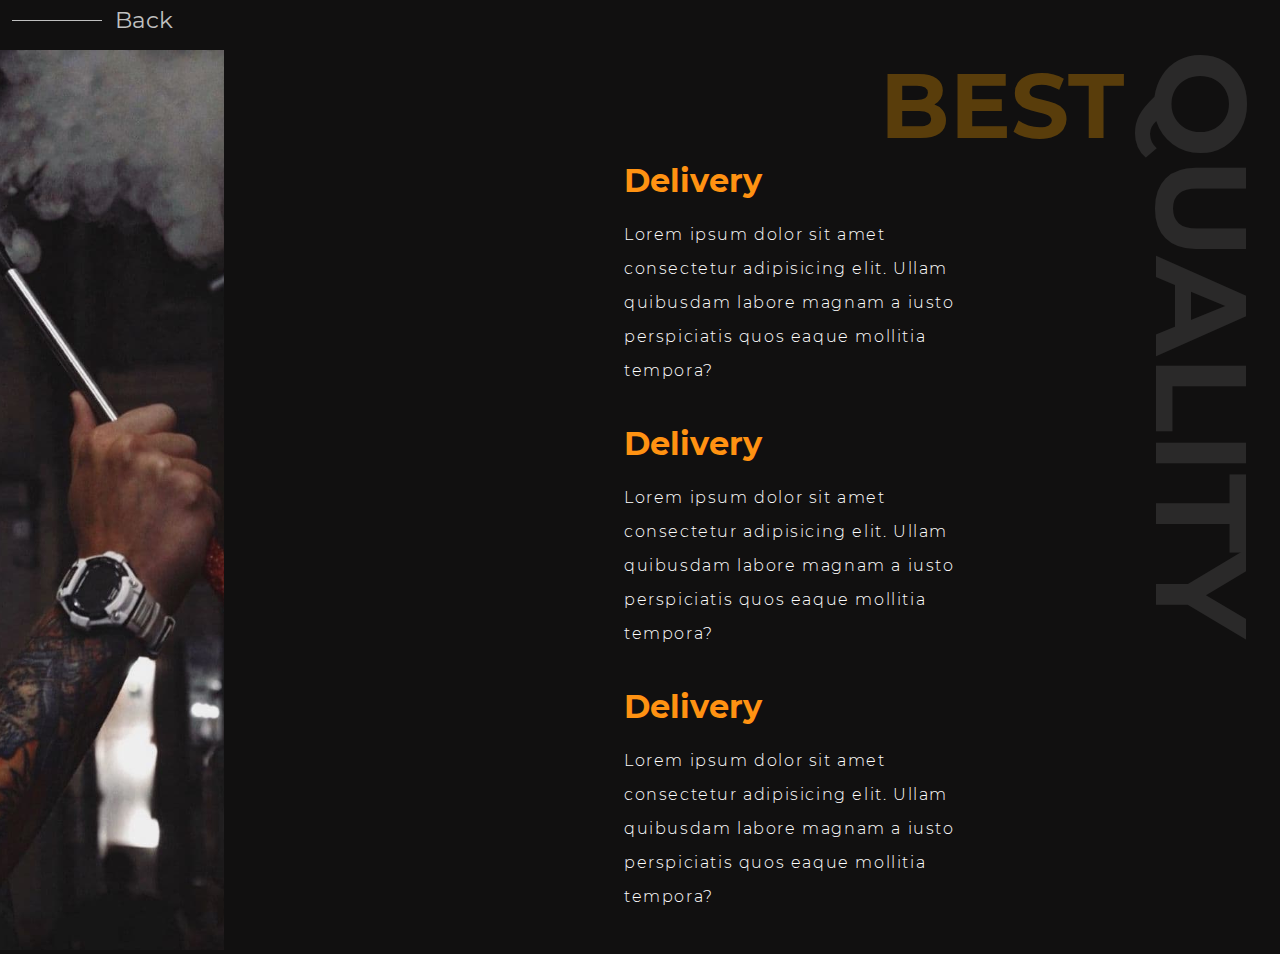
==== about.html @ 6d8af40a "Add files via upload" ====
<!DOCTYPE html>
<html lang="en">

<head>
    <meta charset="UTF-8">
    <meta http-equiv="X-UA-Compatible" content="IE=edge">
    <meta name="viewport" content="width=device-width, initial-scale=1.0">
    <title>Document</title>
    <link rel="stylesheet" href="Style/style2.css">
    <link rel="stylesheet" href="Style/fonts.css">
</head>

<body>
    <a href="index.html">
        <div class="back">
            <div class="line"></div>
            <p>Back</p>
        </div>
    </a>

    <div class="content">
        <div class="image">
            <img src="Style/Images/photo_2020-12-23_12-02-09.svg" alt="">
        </div>

        <div class="lorem">
            <div class="about">
                <div class="best">
                    <p>BEST</p>
                </div>

                <div class="delivery">
                    <p class="tit">Delivery</p>
                    <br>
                    <p class="text">Lorem ipsum dolor sit amet consectetur adipisicing elit. Ullam quibusdam labore
                        magnam a iusto perspiciatis quos eaque mollitia tempora?</p>
                        <br>                        <br>
                </div>
                <div class="delivery">
                    <p class="tit">Delivery</p>
                    <br>
                    <p class="text">Lorem ipsum dolor sit amet consectetur adipisicing elit. Ullam quibusdam labore
                        magnam a iusto perspiciatis quos eaque mollitia tempora?</p>
                        <br>                        <br>
                </div>
                <div class="delivery">
                    <p class="tit">Delivery</p>
                    <br>
                    <p class="text">Lorem ipsum dolor sit amet consectetur adipisicing elit. Ullam quibusdam labore
                        magnam a iusto perspiciatis quos eaque mollitia tempora?</p>
                        <br>                        <br>
                </div>

            </div>

            <div class="quality">
                <p>QUALITY</p>
            </div>
        </div>

    </div>

</body>

</html>
---- Style/style2.css ----
*{
    margin: 0;
    padding: 0;
    box-sizing: border-box;
}

body{
    background-color: #111010;
    /* overflow: hidden; */
}

.back{
    width: 180px;
    height: 40px;
    position: absolute;
    display: flex;
    align-items: center;
    justify-content: space-evenly;
    color: silver;
    font-family: 'Montserrat-400';
    cursor: pointer;
    font-size: 23px;
}

.back:hover{
    width: 185px;
}

.line{
    width: 90px;
    height: 1px;
    background-color: silver;
}

.content{
    width: 100%;
    display: flex;
    justify-content: flex-end;
    position: absolute;
    top: 50px;
}

.image{
    width: 676px;
    /* background-image: url(Images/photo_2020-12-23_12-02-09.svg); */
}

.about{
    /* width: 900px; */
    height: 900px;
    margin-left: 400px;
}

.best{
    width: 500px;
    font-size: 91px;
    font-family: 'Montserrat-700';  
    display: flex;
    justify-content: flex-end;
    color: orange;
    opacity: 30%;
}

.lorem{
    display: flex;
}

.quality{
    /* width: 140px; */
    height: 800px;
    font-size: 128px;
    font-family: 'Montserrat-700';
    opacity: 10%;
    color: #FFFFFF;
}

.quality>p{
    writing-mode: vertical-lr;
}

.delivery{
    color: white;
    width: 380px;
}

.delivery>.tit{
    font-family: 'Montserrat-700';
    font-size: 32px;
    color:  #ff9212;
}

.delivery>.text{
    font-family: 'Montserrat-300';
    font-size: 16px;
    color:  #fff;
    letter-spacing: 0.1em;
    line-height: 34px;
}
---- Style/fonts.css ----
@font-face{
    src: url(Fonts/Montserrat/Montserrat-100.ttf);
    font-family: 'Montserrat-100';
}

@font-face{
    src: url(Fonts/Montserrat/Montserrat-200.ttf);
    font-family: 'Montserrat-200';
}

@font-face{
    src: url(Fonts/Montserrat/Montserrat-300.ttf);
    font-family: 'Montserrat-300';
}

@font-face{
    src: url(Fonts/Montserrat/Montserrat-400.ttf);
    font-family: 'Montserrat-400';
}

@font-face{
    src: url(Fonts/Montserrat/Montserrat-500.ttf);
    font-family: 'Montserrat-500';
}

@font-face{
    src: url(Fonts/Montserrat/Montserrat-600.ttf);
    font-family: 'Montserrat-600';
}

@font-face{
    src: url(Fonts/Montserrat/Montserrat-700.ttf);
    font-family: 'Montserrat-700';
}

@font-face{
    src: url(Fonts/Montserrat/Montserrat-800.ttf);
    font-family: 'Montserrat-800';
}

@font-face{
    src: url(Fonts/Montserrat/Montserrat-900.ttf);
    font-family: 'Montserrat-900';
}

@font-face{
    src: url(Fonts/Montserrat/Montserrat-400-Italic.ttf);
    font-family: 'Montserrat-400-italic';
}

@font-face{
    src: url(Fonts/Montserrat/Montserrat-600-Italic.ttf);
    font-family: 'Montserrat-600-italic';
}

@font-face{
    src: url(Fonts/Montserrat/Montserrat-300-Italic.ttf);
    font-family: 'Montserrat-300-italic';
}
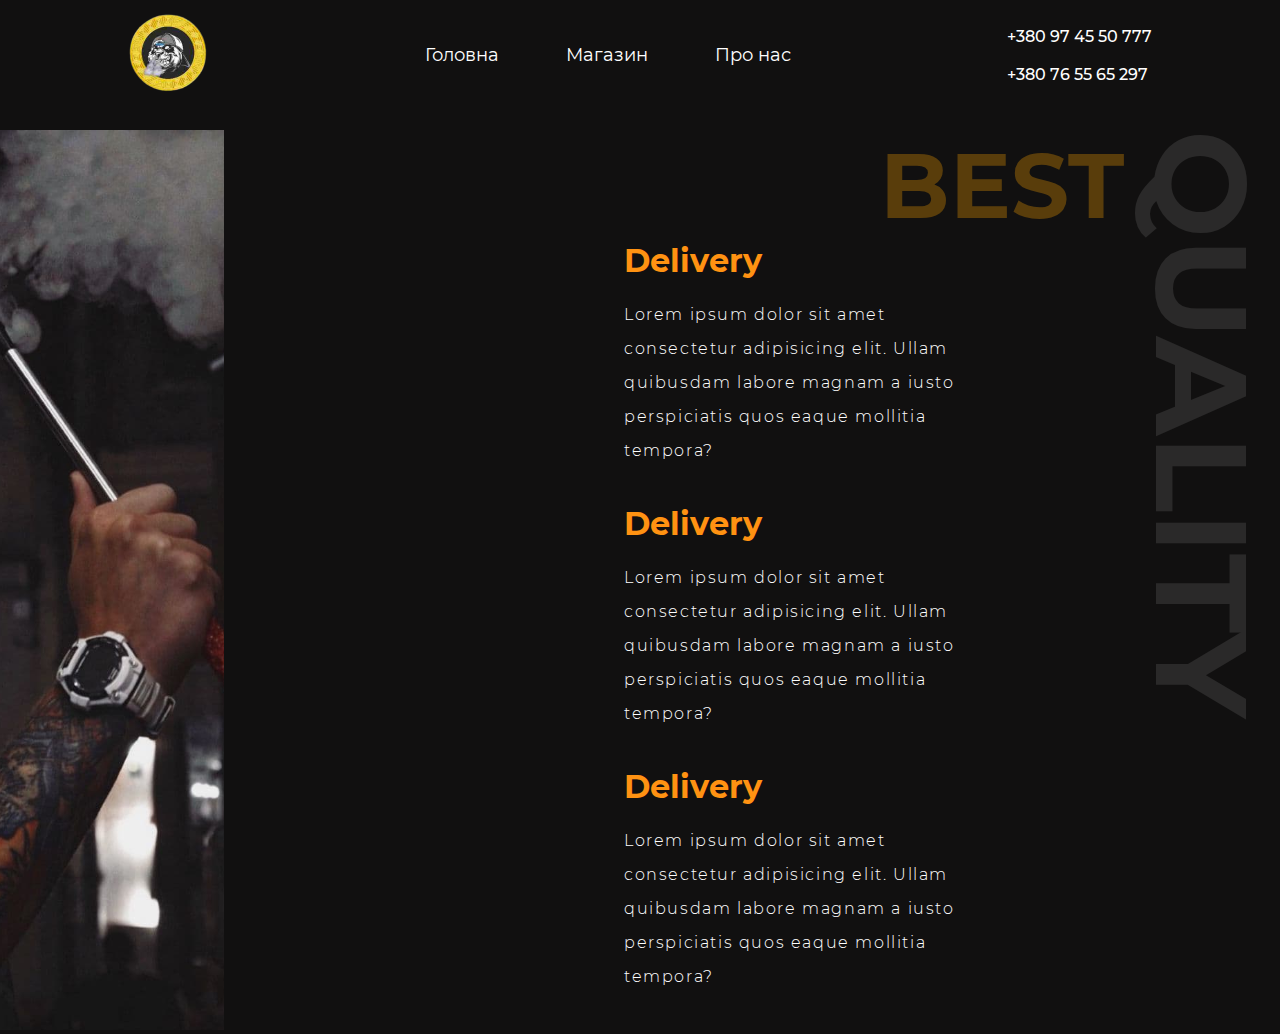
==== commit 2a7e56eb: "Add files via upload" ====
--- a/about.html
+++ b/about.html
@@ -11,12 +11,26 @@
 </head>
 
 <body>
-    <a href="index.html">
-        <div class="back">
-            <div class="line"></div>
-            <p>Back</p>
+    
+    <div class="header">
+        <div class="logo-image">
+            <img src="Style/Images/Logo dym clear 1.png" alt="">
         </div>
-    </a>
+
+        <span class="header-menu">
+            <ul>
+                <li><a href="index.html">Головна</a></li>
+                <li><a href="store.html">Магазин</a></li>
+                <li><a href="about.html">Про нас</a></li>
+            </ul>
+        </span>
+
+        <div class="phones">
+            <p>+380 97 45 50 777</p>
+            <br>
+            <p>+380 76 55 65 297</p>
+        </div>
+    </div>
 
     <div class="content">
         <div class="image">
--- a/Style/style2.css
+++ b/Style/style2.css
@@ -6,38 +6,56 @@
 
 body{
     background-color: #111010;
-    /* overflow: hidden; */
+    display: flex;
+    flex-direction: column;
+    align-items: center;
+    overflow: hidden;
 }
 
-.back{
-    width: 180px;
-    height: 40px;
-    position: absolute;
+.header{
+    width: 80%;
+    height: 110px;
     display: flex;
+    justify-content: space-between;
     align-items: center;
-    justify-content: space-evenly;
-    color: silver;
-    font-family: 'Montserrat-400';
-    cursor: pointer;
-    font-size: 23px;
+    margin-bottom: 20px;
 }
 
-.back:hover{
-    width: 185px;
+.header-menu{
+    width: 500px;
 }
 
-.line{
-    width: 90px;
-    height: 1px;
-    background-color: silver;
+.header-menu>ul{
+    display: flex;
+    justify-content: space-evenly;
+}
+
+.header-menu ul>li{
+    list-style: none;
+}
+
+.header-menu ul li>a{
+    font-size: 18px;
+    text-decoration: none;
+    font-family: 'Montserrat-400';
+    color: white;
+}
+
+.header-menu ul li>a:hover{
+    color: thistle;
+}
+
+.phones{
+    font-size: 16px;
+    font-family: 'Montserrat-500';
+    color: white;
 }
 
 .content{
     width: 100%;
     display: flex;
     justify-content: flex-end;
-    position: absolute;
-    top: 50px;
+
 }
 
 .image{
--- a/Style/fonts.css
+++ b/Style/fonts.css
@@ -56,4 +56,9 @@
 @font-face{
     src: url(Fonts/Montserrat/Montserrat-300-Italic.ttf);
     font-family: 'Montserrat-300-italic';
+}
+
+@font-face{
+    src: url(Fonts/Montserrat/Montserrat-800-Italic.ttf);
+    font-family: 'Montserrat-800-italic';
 }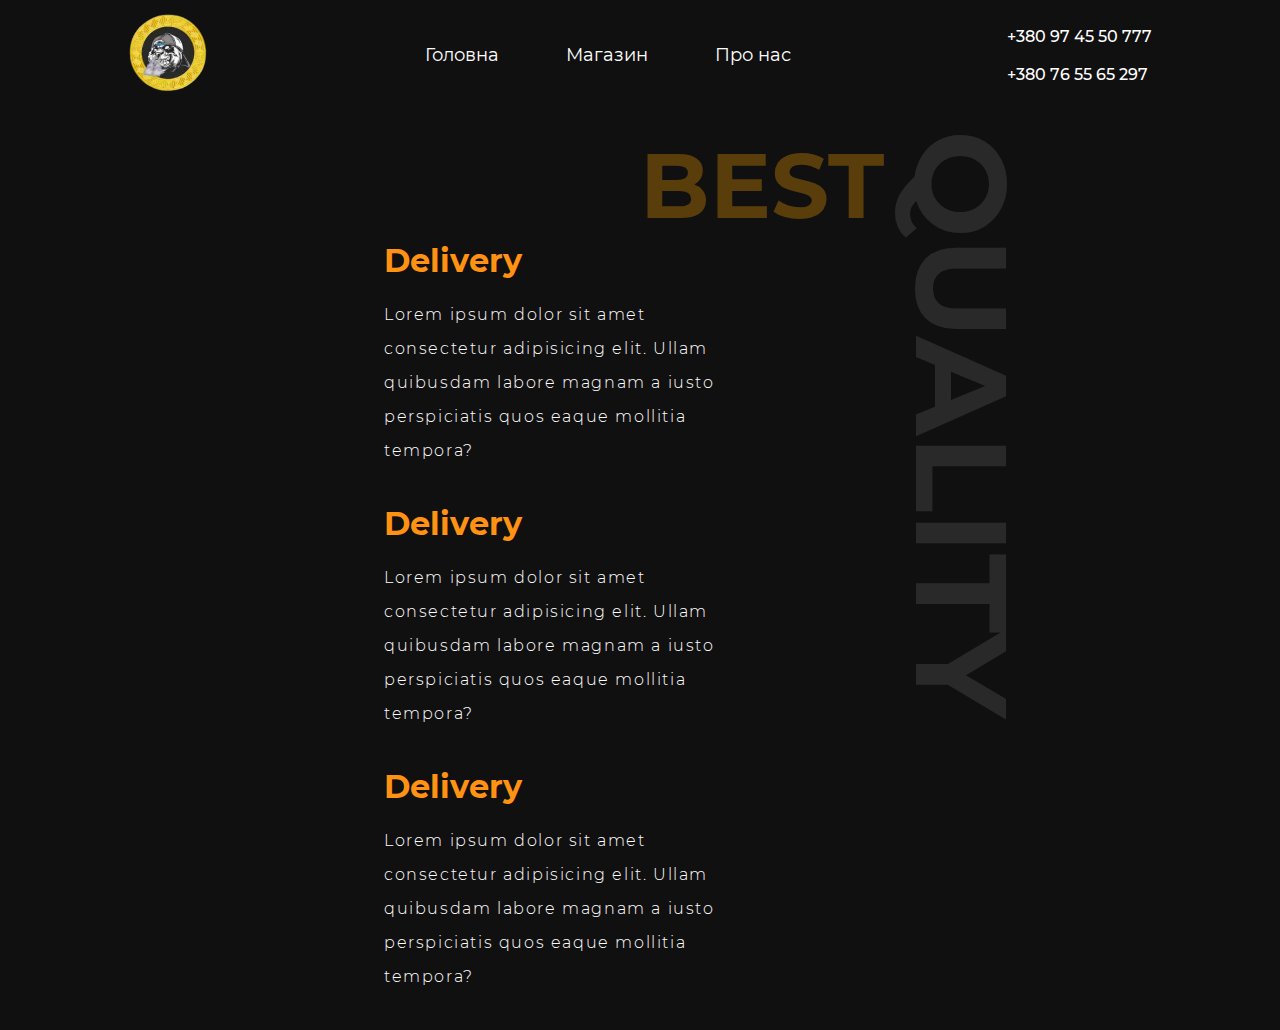
==== commit 2d0a4611: "Add files via upload" ====
--- a/about.html
+++ b/about.html
@@ -11,19 +11,35 @@
 </head>
 
 <body>
-    
+
     <div class="header">
         <div class="logo-image">
             <img src="Style/Images/Logo dym clear 1.png" alt="">
         </div>
 
-        <span class="header-menu">
+        <div class="header-menu">
             <ul>
                 <li><a href="index.html">Головна</a></li>
                 <li><a href="store.html">Магазин</a></li>
                 <li><a href="about.html">Про нас</a></li>
             </ul>
-        </span>
+        </div>
+
+        <div class="mobile-menu">
+            <div class="burger-menu">
+                <ul>
+                    <li><a href="index.html">Головна</a></li>
+                    <li><a href="store.html">Магазин</a></li>
+                    <li><a href="about.html">Про нас</a></li>
+                </ul>
+            </div>
+
+            <div class="burger">
+                <div class="lines line-one close"></div>
+                <div class="lines line-two close"></div>
+                <div class="lines line-three"></div>
+            </div>
+        </div>
 
         <div class="phones">
             <p>+380 97 45 50 777</p>
@@ -48,21 +64,21 @@
                     <br>
                     <p class="text">Lorem ipsum dolor sit amet consectetur adipisicing elit. Ullam quibusdam labore
                         magnam a iusto perspiciatis quos eaque mollitia tempora?</p>
-                        <br>                        <br>
+                    <br> <br>
                 </div>
                 <div class="delivery">
                     <p class="tit">Delivery</p>
                     <br>
                     <p class="text">Lorem ipsum dolor sit amet consectetur adipisicing elit. Ullam quibusdam labore
                         magnam a iusto perspiciatis quos eaque mollitia tempora?</p>
-                        <br>                        <br>
+                    <br> <br>
                 </div>
                 <div class="delivery">
                     <p class="tit">Delivery</p>
                     <br>
                     <p class="text">Lorem ipsum dolor sit amet consectetur adipisicing elit. Ullam quibusdam labore
                         magnam a iusto perspiciatis quos eaque mollitia tempora?</p>
-                        <br>                        <br>
+                    <br> <br>
                 </div>
 
             </div>
@@ -73,7 +89,10 @@
         </div>
 
     </div>
-
+    <script src="https://cdnjs.cloudflare.com/ajax/libs/jquery/3.6.0/jquery.min.js"
+        integrity="sha512-894YE6QWD5I59HgZOGReFYm4dnWc1Qt5NtvYSaNcOP+u1T9qYdvdihz0PPSiiqn/+/3e7Jo4EaG7TubfWGUrMQ=="
+        crossorigin="anonymous"></script>
+    <script src="script.js"></script>
 </body>
 
 </html>--- a/Style/style2.css
+++ b/Style/style2.css
@@ -113,4 +113,147 @@
     color:  #fff;
     letter-spacing: 0.1em;
     line-height: 34px;
+}
+
+/* ------------------------------------------------------------------------------------------------------------------------------------------------------------------------------ */
+/* ------------------------------------------------------------------------------------------------------------------------------------------------------------------------------ */
+/* ------------------------------------------------------------------------------------------------------------------------------------------------------------------------------ */
+/* ------------------------------------------------------------------------------------------------------------------------------------------------------------------------------ */
+/* ------------------------------------------------------------------------------------------------------------------------------------------------------------------------------ */
+/* ------------------------------------------------------------------------------------------------------------------------------------------------------------------------------ */
+/* ------------------------------------------------------------------------------------------------------------------------------------------------------------------------------ */
+/* ------------------------------------------------------------------------------------------------------------------------------------------------------------------------------ */
+/* -------------------------------------------------------------------------------ADAPTIVE--------------------------------------------------------------------------------------- */
+/* ------------------------------------------------------------------------------------------------------------------------------------------------------------------------------ */
+/* ------------------------------------------------------------------------------------------------------------------------------------------------------------------------------ */
+/* ------------------------------------------------------------------------------------------------------------------------------------------------------------------------------ */
+/* ------------------------------------------------------------------------------------------------------------------------------------------------------------------------------ */
+/* ------------------------------------------------------------------------------------------------------------------------------------------------------------------------------ */
+/* ------------------------------------------------------------------------------------------------------------------------------------------------------------------------------ */
+/* ------------------------------------------------------------------------------------------------------------------------------------------------------------------------------ */
+/* ------------------------------------------------------------------------------------------------------------------------------------------------------------------------------ */
+
+
+@media screen and (max-width: 1700px){
+    /* .content{
+        background-color: turquoise;
+    } */
+
+    .lorem{
+        margin-left: -20%;
+    }
+}
+
+@media screen and (max-width: 1300px){
+    .content{
+        flex-direction: column-reverse;
+        align-items: center;
+        overflow: none;
+    }
+
+    .image{
+        display: none;
+    }
+}
+
+@media screen and (max-width: 300px){
+    .delivery>.tit{
+        font-size: 20px;
+    }
+
+    .delivery>.text{
+        font-size: 16px;
+    }
+
+    .delivery{
+        width: 290px;
+        margin-left: 60px;
+    }
+}
+
+.mobile-menu{
+    width: 210px;
+    height: 140px;
+    display: flex;
+    justify-content: space-between;
+    margin-top: 50px;
+    position: absolute;
+    left: 50%;
+    display: none;
+}
+
+.burger-menu{
+    width: 157px;
+    height: 139px; 
+    background-color: white;
+    line-height: 30px;
+    display: none;
+    flex-direction: column;
+    align-items: center;
+    justify-content: space-evenly;
+}
+
+.burger-menu ul li>a{
+    font-size: 15px;
+    text-decoration: none;
+    font-family: 'Montserrat-400';
+    color: black;
+}
+
+.burger-menu ul>li{
+    list-style: none;
+}
+
+.burger{
+    width: 50px;
+    height: 40px;
+    display: flex;
+    flex-direction: column;
+    align-items: center;
+    justify-content: space-evenly;
+    cursor: pointer;
+    opacity: 0;
+}
+
+.lines{
+    width: 80%;
+    height: 4px;
+    background-color: white;
+    border-radius: 9px;
+}
+
+.close{
+    transition: .25s ease-in-out;
+}
+
+@media screen and (max-width: 700px){
+
+    body{
+        background-position: center;
+        background-repeat: no-repeat;
+    }
+
+    .burger{
+        opacity: 1;
+        left: 61%;
+    }
+
+    .header-menu{
+        display: none;
+    }
+
+    .mobile-menu{
+        display: flex;
+        position: fixed;
+        left: 40%;
+        justify-content: flex-end;
+    }
+
+    .burger-menu{
+        padding: 20px 40px;
+    }
+
+    .phones{
+        display: none;
+    }
 }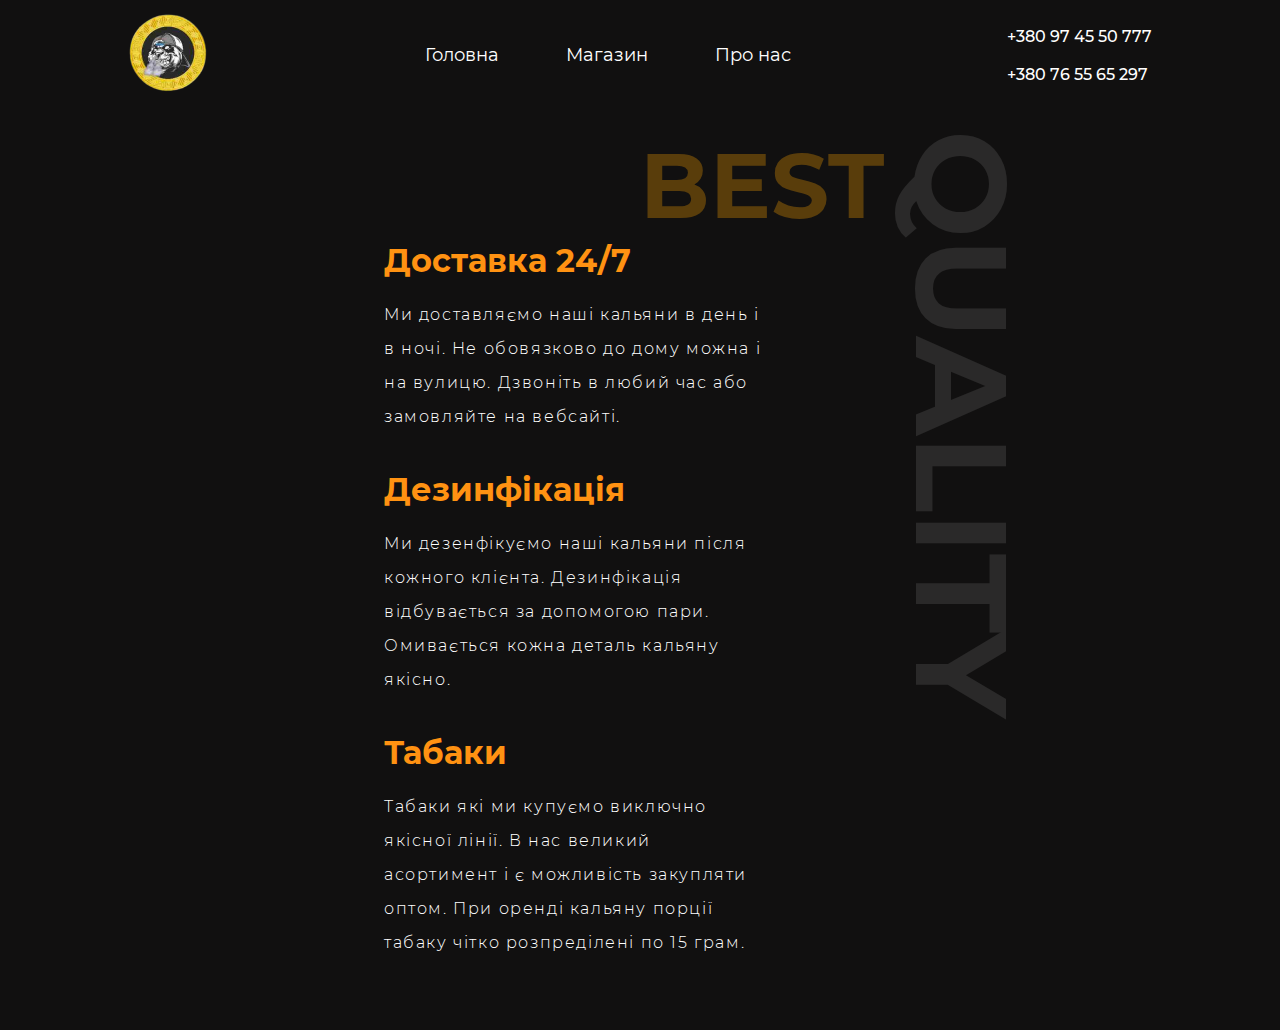
==== commit d5f57d23: "Update about.html" ====
--- a/about.html
+++ b/about.html
@@ -60,24 +60,27 @@
                 </div>
 
                 <div class="delivery">
-                    <p class="tit">Delivery</p>
+                    <p class="tit">Доставка 24/7</p>
                     <br>
-                    <p class="text">Lorem ipsum dolor sit amet consectetur adipisicing elit. Ullam quibusdam labore
-                        magnam a iusto perspiciatis quos eaque mollitia tempora?</p>
+                    <p class="text">Ми доставляємо наші кальяни в день і в ночі.
+Не обовязково до дому можна і на вулицю.
+Дзвоніть в любий час або замовляйте на вебсайті.</p>
                     <br> <br>
                 </div>
                 <div class="delivery">
-                    <p class="tit">Delivery</p>
+                    <p class="tit">Дезинфікація</p>
                     <br>
-                    <p class="text">Lorem ipsum dolor sit amet consectetur adipisicing elit. Ullam quibusdam labore
-                        magnam a iusto perspiciatis quos eaque mollitia tempora?</p>
+                    <p class="text">Ми дезенфікуємо наші кальяни після кожного клієнта.
+Дезинфікація відбувається за допомогою пари.
+Омивається кожна деталь кальяну якісно.</p>
                     <br> <br>
                 </div>
                 <div class="delivery">
-                    <p class="tit">Delivery</p>
+                    <p class="tit">Табаки</p>
                     <br>
-                    <p class="text">Lorem ipsum dolor sit amet consectetur adipisicing elit. Ullam quibusdam labore
-                        magnam a iusto perspiciatis quos eaque mollitia tempora?</p>
+                    <p class="text">Табаки які ми купуємо виключно якісної лінії.
+В нас великий асортимент і є можливість закупляти оптом.
+При оренді кальяну порції табаку чітко розпреділені по 15 грам.</p>
                     <br> <br>
                 </div>
 
@@ -95,4 +98,4 @@
     <script src="script.js"></script>
 </body>
 
-</html>+</html>
--- a/Style/style2.css
+++ b/Style/style2.css
@@ -60,11 +60,9 @@
 
 .image{
     width: 676px;
-    /* background-image: url(Images/photo_2020-12-23_12-02-09.svg); */
 }
 
 .about{
-    /* width: 900px; */
     height: 900px;
     margin-left: 400px;
 }
@@ -84,7 +82,6 @@
 }
 
 .quality{
-    /* width: 140px; */
     height: 800px;
     font-size: 128px;
     font-family: 'Montserrat-700';
@@ -135,10 +132,6 @@
 
 
 @media screen and (max-width: 1700px){
-    /* .content{
-        background-color: turquoise;
-    } */
-
     .lorem{
         margin-left: -20%;
     }
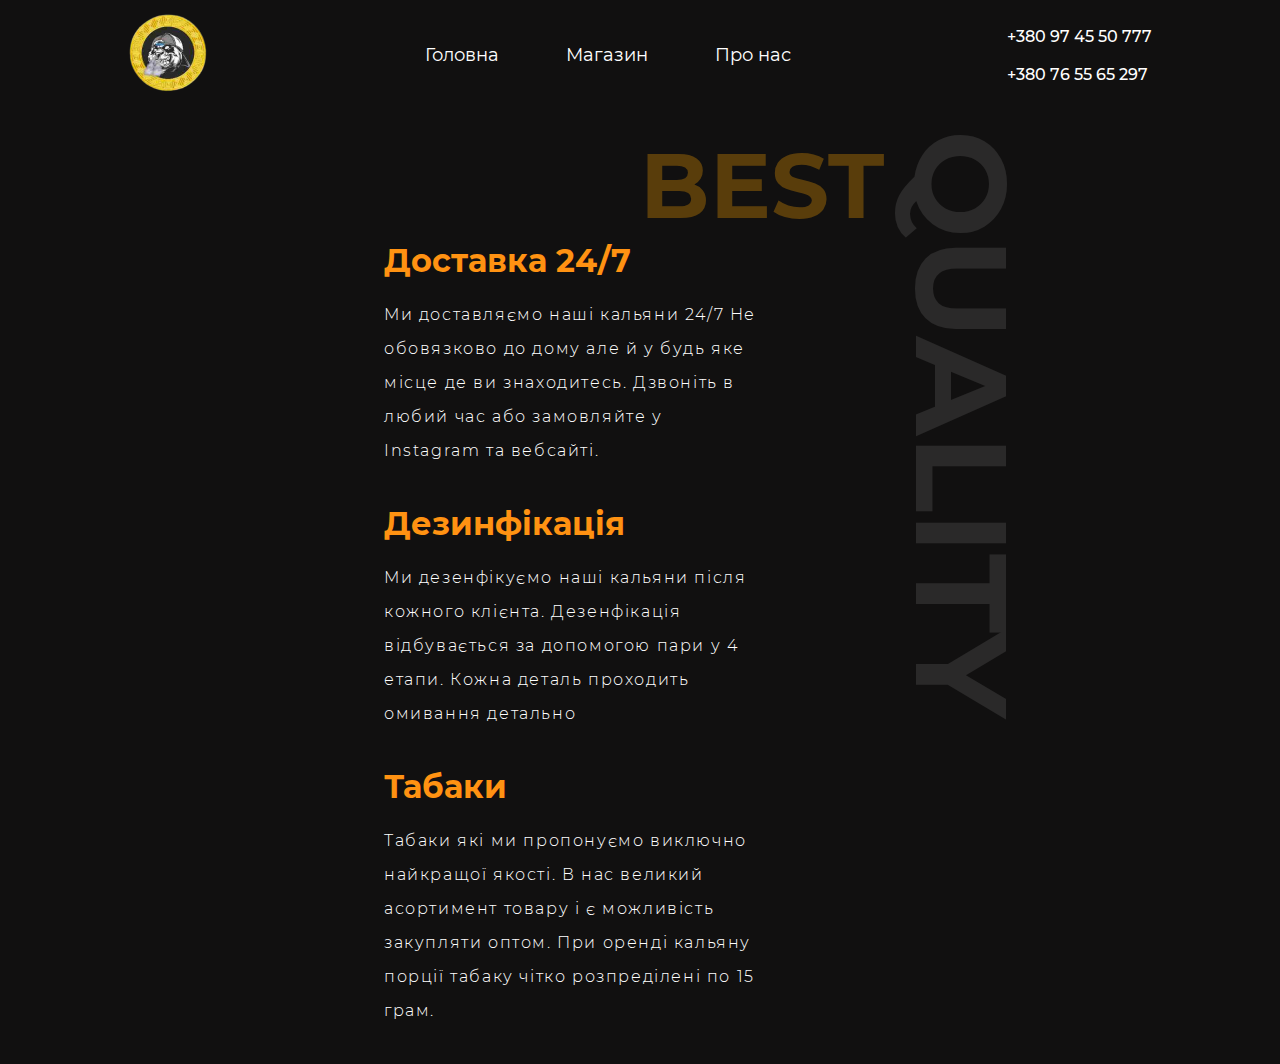
==== commit 551d93d3: "Add files via upload" ====
--- a/about.html
+++ b/about.html
@@ -62,25 +62,25 @@
                 <div class="delivery">
                     <p class="tit">Доставка 24/7</p>
                     <br>
-                    <p class="text">Ми доставляємо наші кальяни в день і в ночі.
-Не обовязково до дому можна і на вулицю.
-Дзвоніть в любий час або замовляйте на вебсайті.</p>
+                    <p class="text">Ми доставляємо наші кальяни 24/7
+                        Не обовязково до дому але й у будь яке місце де ви знаходитесь.
+                        Дзвоніть в любий час або замовляйте у Instagram та вебсайті.</p>
                     <br> <br>
                 </div>
                 <div class="delivery">
                     <p class="tit">Дезинфікація</p>
                     <br>
                     <p class="text">Ми дезенфікуємо наші кальяни після кожного клієнта.
-Дезинфікація відбувається за допомогою пари.
-Омивається кожна деталь кальяну якісно.</p>
+                        Дезенфікація відбувається за допомогою пари у 4 етапи.
+                        Кожна деталь проходить омивання детально </p>
                     <br> <br>
                 </div>
                 <div class="delivery">
                     <p class="tit">Табаки</p>
                     <br>
-                    <p class="text">Табаки які ми купуємо виключно якісної лінії.
-В нас великий асортимент і є можливість закупляти оптом.
-При оренді кальяну порції табаку чітко розпреділені по 15 грам.</p>
+                    <p class="text">Табаки які ми пропонуємо виключно найкращої якості.
+                        В нас великий асортимент товару і є можливість закупляти оптом.
+                        При оренді кальяну порції табаку чітко розпреділені по 15 грам.</p>
                     <br> <br>
                 </div>
 
@@ -98,4 +98,4 @@
     <script src="script.js"></script>
 </body>
 
-</html>
+</html>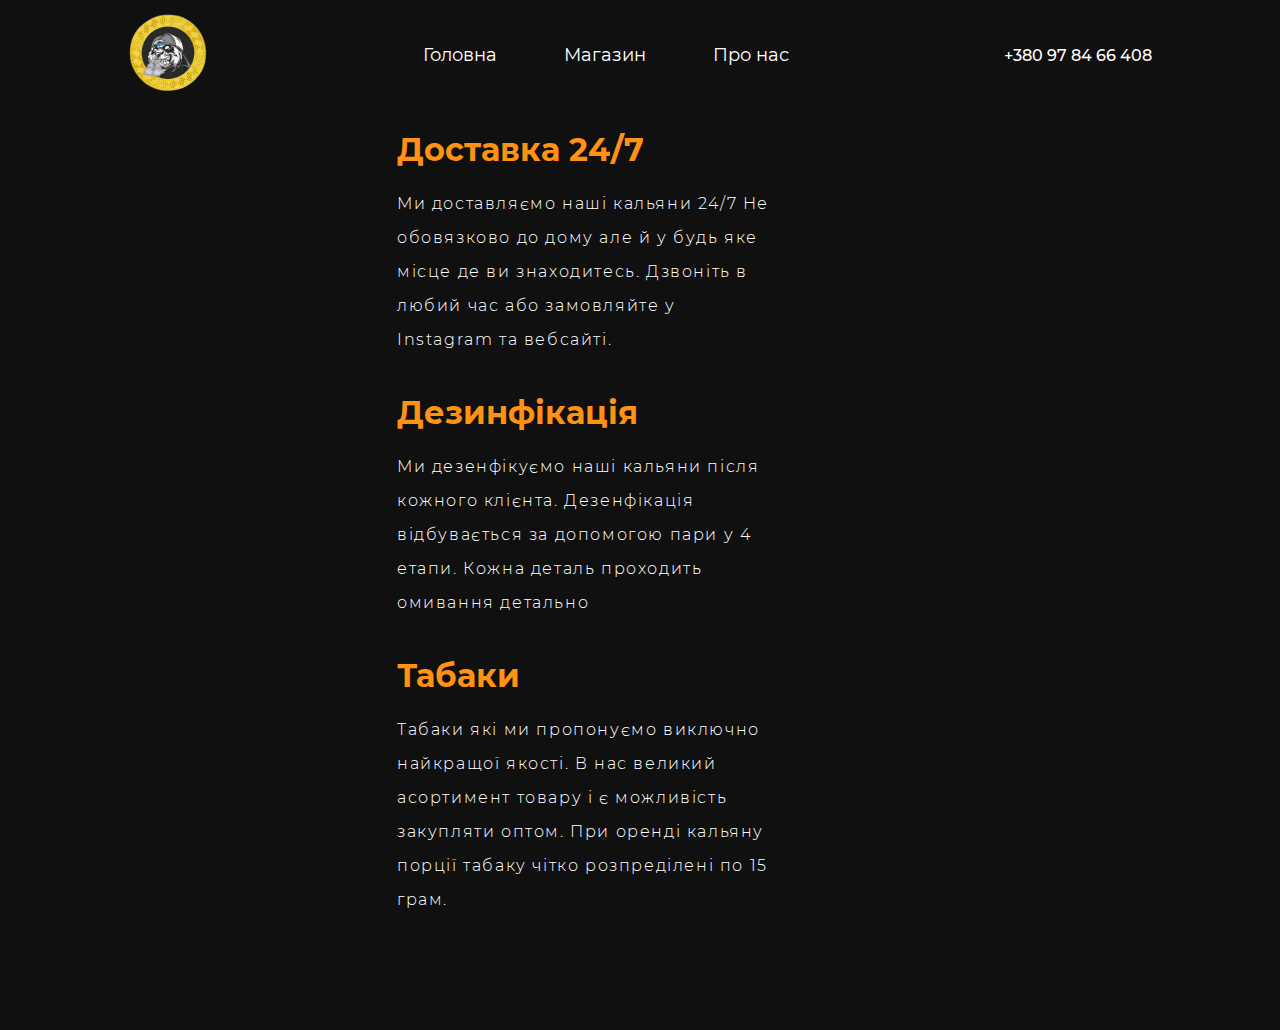
==== commit b9f6a875: "Add files via upload" ====
--- a/about.html
+++ b/about.html
@@ -42,9 +42,7 @@
         </div>
 
         <div class="phones">
-            <p>+380 97 45 50 777</p>
-            <br>
-            <p>+380 76 55 65 297</p>
+            <p>+380 97 84 66 408</p>
         </div>
     </div>
 
@@ -55,9 +53,9 @@
 
         <div class="lorem">
             <div class="about">
-                <div class="best">
+                <!-- <div class="best">
                     <p>BEST</p>
-                </div>
+                </div> -->
 
                 <div class="delivery">
                     <p class="tit">Доставка 24/7</p>
@@ -86,9 +84,9 @@
 
             </div>
 
-            <div class="quality">
+            <!-- <div class="quality">
                 <p>QUALITY</p>
-            </div>
+            </div> -->
         </div>
 
     </div>
--- a/Style/style2.css
+++ b/Style/style2.css
@@ -54,48 +54,28 @@
 .content{
     width: 100%;
     display: flex;
-    justify-content: flex-end;
+    justify-content: flex-start;
 
 }
 
 .image{
     width: 676px;
+    margin-left: 200px;
 }
 
 .about{
     height: 900px;
-    margin-left: 400px;
-}
-
-.best{
-    width: 500px;
-    font-size: 91px;
-    font-family: 'Montserrat-700';  
-    display: flex;
-    justify-content: flex-end;
-    color: orange;
-    opacity: 30%;
+    margin-left: 150px;
 }
 
 .lorem{
     display: flex;
-}
-
-.quality{
-    height: 800px;
-    font-size: 128px;
-    font-family: 'Montserrat-700';
-    opacity: 10%;
-    color: #FFFFFF;
-}
-
-.quality>p{
-    writing-mode: vertical-lr;
 }
 
 .delivery{
     color: white;
     width: 380px;
+    /* margin-left: -780px; */
 }
 
 .delivery>.tit{
